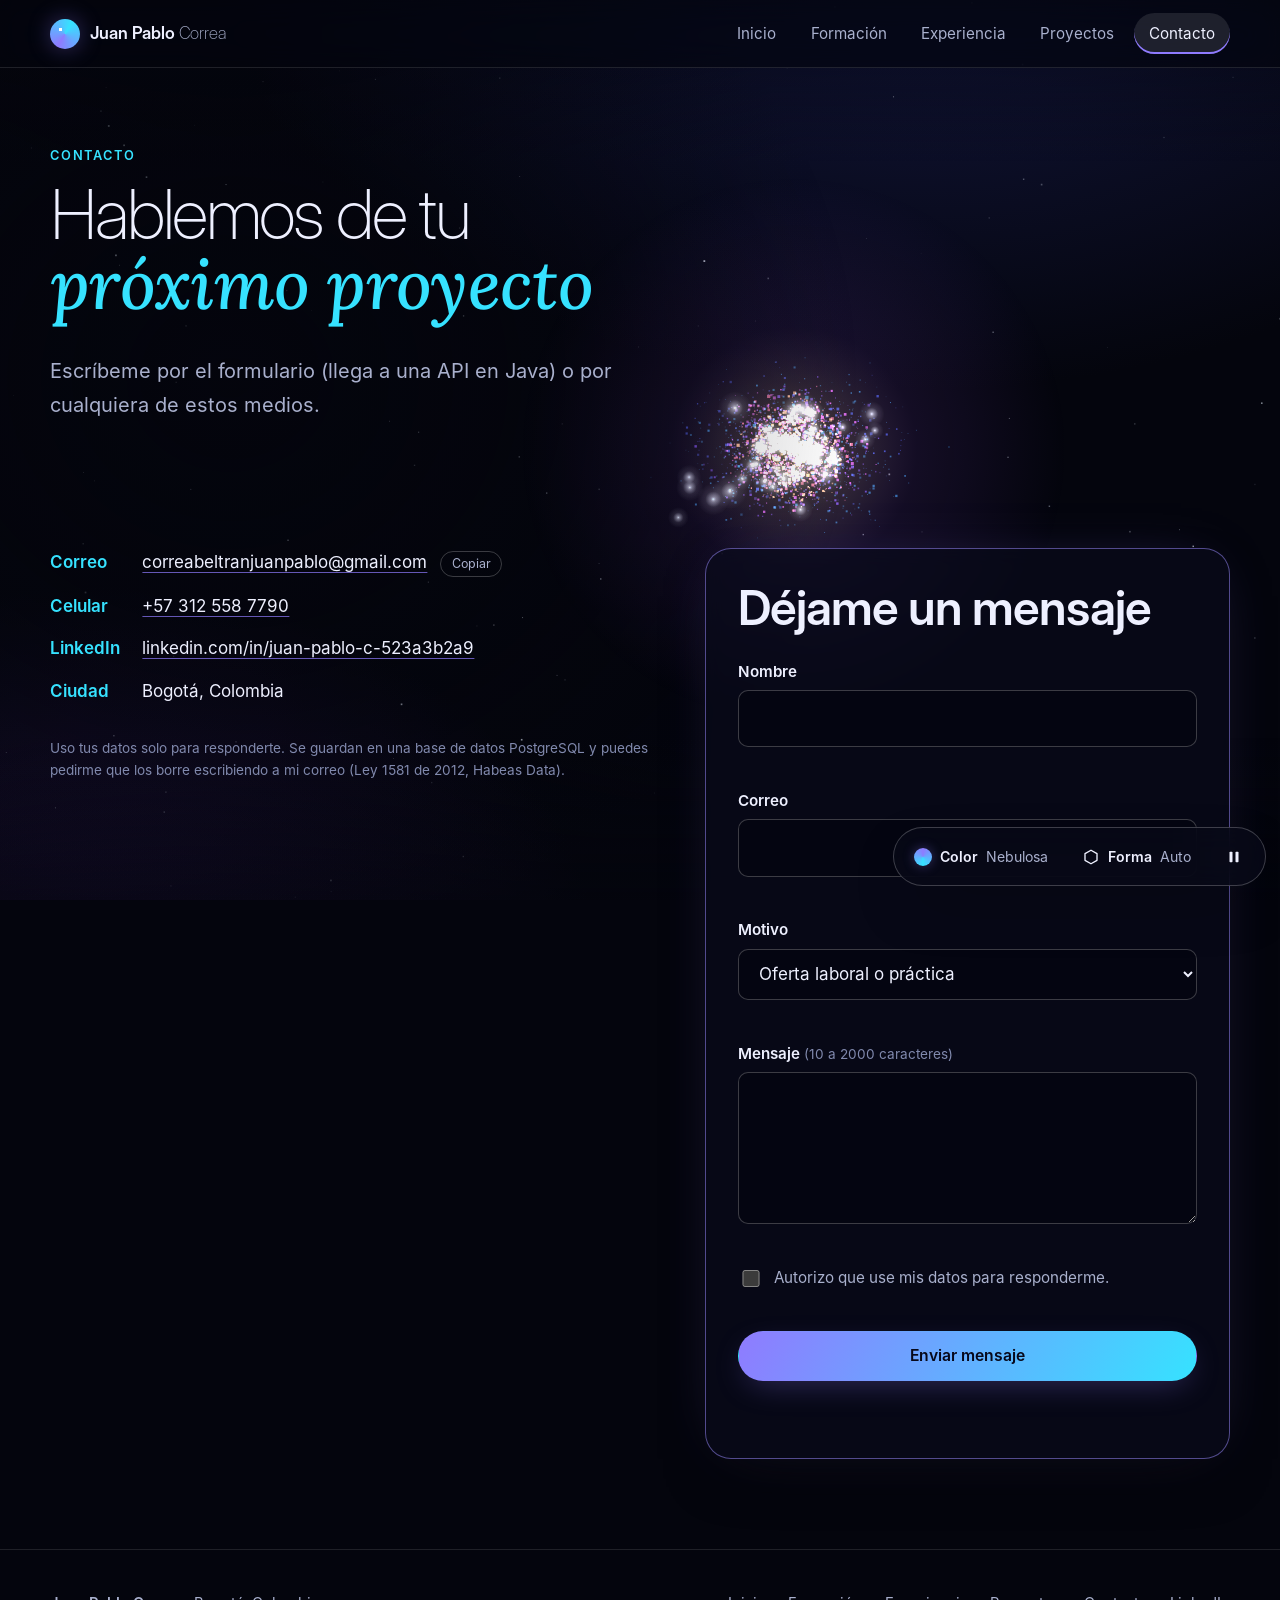
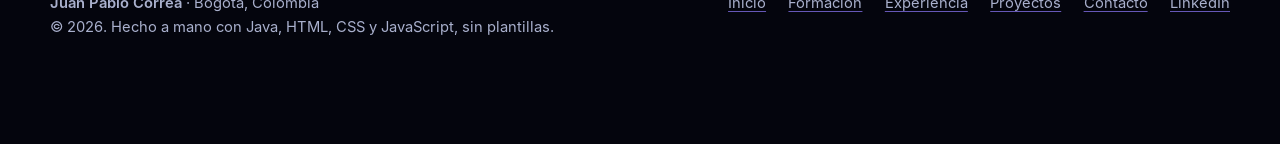
==== frontend/contacto.html @ 48c220e6 "feat: desarrollar página web de hoja de vida profesional Se implementa una aplicación web de hoja de" ====
<!DOCTYPE html>
<html lang="es-CO" data-page="contacto">
<head>
  <meta charset="utf-8">
  <meta name="viewport" content="width=device-width, initial-scale=1, viewport-fit=cover">
  <title>Contacto · Juan Pablo Correa</title>
  <meta name="description" content="Escríbeme por el formulario, por correo o por LinkedIn. Respondo mensajes sobre prácticas, vacantes y proyectos.">
  <meta name="author" content="Juan Pablo Correa">
  <meta name="theme-color" content="#05060f">
  <meta http-equiv="Content-Security-Policy" content="default-src 'self'; script-src 'self'; style-src 'self'; img-src 'self' data:; font-src 'self'; connect-src 'self' https: http://localhost:8080 http://127.0.0.1:8080; base-uri 'self'; form-action 'self' mailto:; object-src 'none'">
  <link rel="canonical" href="__SITE_URL__/contacto.html">
  <link rel="icon" href="img/favicon.svg" type="image/svg+xml">
  <meta property="og:type" content="website">
  <meta property="og:locale" content="es_CO">
  <meta property="og:site_name" content="Juan Pablo Correa">
  <meta property="og:title" content="Contacto · Juan Pablo Correa">
  <meta property="og:description" content="Escríbeme por el formulario, por correo o por LinkedIn. Respondo mensajes sobre prácticas, vacantes y proyectos.">
  <meta property="og:url" content="__SITE_URL__/contacto.html">
  <meta property="og:image" content="__SITE_URL__/img/og.png">
  <meta name="twitter:card" content="summary_large_image">
  <link rel="preload" href="fonts/display-200.woff" as="font" type="font/woff" crossorigin>
  <link rel="stylesheet" href="css/tokens.css">
  <link rel="stylesheet" href="css/components.css">
  <link rel="stylesheet" href="css/sections.css">
  <script src="js/boot.js"></script>
</head>
<body>
  <a class="skip-link" href="#contenido">Saltar al contenido</a>
  <canvas id="galaxy" aria-hidden="true"></canvas>
  <div class="vignette" aria-hidden="true"></div>

  <div class="site">
    <header class="header">
      <div class="wrap header__bar">
        <a class="brand" href="index.html" aria-label="Juan Pablo Correa, ir al inicio">
          <span class="brand__mark" aria-hidden="true"></span>
          <span class="brand__name">Juan Pablo <span>Correa</span></span>
        </a>
        <button class="nav-toggle" id="navToggle" type="button" aria-label="Abrir menú" aria-controls="nav" aria-expanded="false">
          <svg width="22" height="22" viewBox="0 0 24 24" fill="none" stroke="currentColor" stroke-width="2" stroke-linecap="round" aria-hidden="true"><path d="M4 7h16M4 12h16M4 17h16"/></svg>
        </button>
        <nav class="nav" id="nav" aria-label="Principal">
          <a href="index.html">Inicio</a>
          <a href="formacion.html">Formación</a>
          <a href="experiencia.html">Experiencia</a>
          <a href="proyectos.html">Proyectos</a>
          <a href="contacto.html" aria-current="page">Contacto</a>
        </nav>
      </div>
    </header>

    <main id="contenido">
      <header class="wrap page-head">
        <span class="kicker">Contacto</span>
        <h1 class="display">Hablemos de tu <span class="acc">próximo proyecto</span></h1>
        <p class="lead">Escríbeme por el formulario (llega a una API en Java) o por cualquiera de estos medios.</p>
      </header>

      <section class="section" data-shape="java" aria-label="Formas de contacto">
        <div class="wrap split">
          <div class="reveal">
            <dl class="contact-list">
              <div><dt>Correo</dt><dd><a href="mailto:correabeltranjuanpablo@gmail.com">correabeltranjuanpablo@gmail.com</a> <button class="copy-btn" type="button" data-copy="correabeltranjuanpablo@gmail.com">Copiar</button></dd></div>
              <div><dt>Celular</dt><dd><a href="tel:+573125587790">+57 312 558 7790</a></dd></div>
              <div><dt>LinkedIn</dt><dd><a href="https://www.linkedin.com/in/juan-pablo-c-523a3b2a9/" rel="noopener noreferrer" target="_blank">linkedin.com/in/juan-pablo-c-523a3b2a9</a></dd></div>
              <div class="is-hidden" data-config-show><dt>GitHub</dt><dd><a href="#" data-config-href="githubUrl" rel="noopener noreferrer" target="_blank">Mi perfil de GitHub</a></dd></div>
              <div><dt>Ciudad</dt><dd>Bogotá, Colombia</dd></div>
            </dl>
            <p class="privacy-note mt-l">Uso tus datos solo para responderte. Se guardan en una base de datos PostgreSQL y puedes pedirme que los borre escribiendo a mi correo (Ley 1581 de 2012, Habeas Data).</p>
          </div>

          <div class="panel panel--glow reveal" data-delay="1">
            <h2>Déjame un mensaje</h2>
            <form class="form" id="contactForm" method="post" action="contacto.html" novalidate>
              <div class="field" data-field="name">
                <label for="name">Nombre</label>
                <input type="text" id="name" name="name" autocomplete="name" required minlength="2" maxlength="120" aria-describedby="name-error">
                <p class="field__error" id="name-error" data-error-for="name" role="alert"></p>
              </div>
              <div class="field" data-field="email">
                <label for="email">Correo</label>
                <input type="email" id="email" name="email" autocomplete="email" required maxlength="254" aria-describedby="email-error">
                <p class="field__error" id="email-error" data-error-for="email" role="alert"></p>
              </div>
              <div class="field" data-field="reason">
                <label for="reason">Motivo</label>
                <select id="reason" name="reason" required aria-describedby="reason-error">
                  <option value="oferta">Oferta laboral o práctica</option>
                  <option value="colaboracion">Colaboración en un proyecto</option>
                  <option value="consulta">Pregunta sobre mi trabajo</option>
                  <option value="otro">Otro motivo</option>
                </select>
                <p class="field__error" id="reason-error" data-error-for="reason" role="alert"></p>
              </div>
              <div class="field" data-field="message">
                <label for="message">Mensaje <span class="hint-text">(10 a 2000 caracteres)</span></label>
                <textarea id="message" name="message" required minlength="10" maxlength="2000" aria-describedby="message-error"></textarea>
                <p class="field__error" id="message-error" data-error-for="message" role="alert"></p>
              </div>
              <div class="hp" aria-hidden="true">
                <label for="website">No llenes este campo</label>
                <input type="text" id="website" name="website" tabindex="-1" autocomplete="off">
              </div>
              <div class="field" data-field="consent">
                <label class="check" for="consent">
                  <input type="checkbox" id="consent" name="consent" aria-describedby="consent-error">
                  <span>Autorizo que use mis datos para responderme.</span>
                </label>
                <p class="field__error" id="consent-error" data-error-for="consent" role="alert"></p>
              </div>
              <button class="btn btn--primary" id="submitBtn" type="submit">Enviar mensaje</button>
              <p class="form-status" id="formStatus" role="status" aria-live="polite"></p>
              <noscript><p class="privacy-note">Este formulario necesita JavaScript. Puedes escribirme a <a href="mailto:correabeltranjuanpablo@gmail.com">correabeltranjuanpablo@gmail.com</a>.</p></noscript>
            </form>
          </div>
        </div>
      </section>
    </main>

    <footer class="footer">
      <div class="wrap footer__grid">
        <div>
          <p><strong>Juan Pablo Correa</strong> · Bogotá, Colombia</p>
          <p>© <span id="year">2026</span>. Hecho a mano con Java, HTML, CSS y JavaScript, sin plantillas.</p>
        </div>
        <nav aria-label="Pie de página">
          <a href="index.html">Inicio</a>
          <a href="formacion.html">Formación</a>
          <a href="experiencia.html">Experiencia</a>
          <a href="proyectos.html">Proyectos</a>
          <a href="contacto.html">Contacto</a>
          <a href="https://www.linkedin.com/in/juan-pablo-c-523a3b2a9/" rel="noopener noreferrer" target="_blank">LinkedIn</a>
        </nav>
      </div>
    </footer>
  </div>

  <div class="dock" role="group" aria-label="Controles de la galaxia">
    <button class="dock__btn" id="dockColor" type="button" aria-label="Cambiar el color de la galaxia (atajo: C)">
      <span class="dock__swatch" aria-hidden="true"></span>
      <span class="dock__label">Color</span>
      <span class="dock__value">Nebulosa</span>
    </button>
    <button class="dock__btn" id="dockShape" type="button" aria-label="Cambiar la forma de la galaxia (atajo: F)">
      <svg width="18" height="18" viewBox="0 0 24 24" fill="none" stroke="currentColor" stroke-width="1.8" stroke-linejoin="round" aria-hidden="true"><path d="M12 3l8 4.6v8.8L12 21l-8-4.6V7.6z"/></svg>
      <span class="dock__label">Forma</span>
      <span class="dock__value">Auto</span>
    </button>
    <button class="dock__btn dock__btn--icon" id="dockMotion" type="button" aria-pressed="false" aria-label="Pausar animación de la galaxia">
      <svg width="18" height="18" viewBox="0 0 24 24" fill="currentColor" aria-hidden="true"><rect x="6" y="5" width="4" height="14" rx="1"/><rect x="14" y="5" width="4" height="14" rx="1"/></svg>
    </button>
  </div>
  <p class="sr-only" id="galaxyStatus" role="status" aria-live="polite"></p>
  <div class="hint" id="hint" aria-hidden="true"></div>

  <script src="js/config.js" defer></script>
  <script src="js/galaxy/palettes.js" defer></script>
  <script src="js/galaxy/shapes.js" defer></script>
  <script src="js/galaxy/engine.js" defer></script>
  <script src="js/app.js" defer></script>
  <script src="js/contact.js" defer></script>
</body>
</html>
---- frontend/css/tokens.css ----
/* =====================================================================
   tokens.css — tipografías, variables de diseño y estilos base
   ===================================================================== */

@font-face {
  font-family: "Inter Display";
  src: url("../fonts/display-200.woff") format("woff");
  font-weight: 200;
  font-style: normal;
  font-display: swap;
}
@font-face {
  font-family: "Inter Display";
  src: url("../fonts/display-600.woff") format("woff");
  font-weight: 600;
  font-style: normal;
  font-display: swap;
}
@font-face {
  font-family: "Inter";
  src: url("../fonts/text-400.woff") format("woff");
  font-weight: 400;
  font-style: normal;
  font-display: swap;
}
@font-face {
  font-family: "Inter";
  src: url("../fonts/text-600.woff") format("woff");
  font-weight: 600;
  font-style: normal;
  font-display: swap;
}
@font-face {
  font-family: "Lora";
  src: url("../fonts/accent-italic.woff") format("woff");
  font-weight: 400 700;
  font-style: italic;
  font-display: swap;
}

:root {
  color-scheme: dark;

  /* Espacio profundo */
  --space-0: #04050d;
  --space-1: #080a18;
  --space-2: #0d1024;

  /* Texto */
  --ink: #eef0ff;
  --ink-muted: #a9b0cd;
  --ink-faint: #8089ad;

  /* Líneas y superficies */
  --line: rgba(255, 255, 255, 0.11);
  --line-strong: rgba(255, 255, 255, 0.22);
  --panel: rgba(10, 12, 28, 0.66);
  --panel-solid: #0b0d1f;

  /* Acentos: la galaxia los reescribe al cambiar de paleta */
  --accent: #8f7bff;
  --accent-2: #36e2ff;
  --accent-ink: #07081a;
  --accent-glow: rgba(143, 123, 255, 0.35);

  /* Forma */
  --radius-s: 10px;
  --radius-m: 16px;
  --radius-l: 26px;
  --shadow: 0 24px 60px -24px rgba(0, 0, 0, 0.7);
  --ease: cubic-bezier(0.22, 0.8, 0.24, 1);
  --header-h: 68px;

  /* Tipografía */
  --font-display: "Inter Display", "Inter", system-ui, -apple-system, "Segoe UI", Roboto, sans-serif;
  --font-text: "Inter", system-ui, -apple-system, "Segoe UI", Roboto, "Helvetica Neue", Arial, sans-serif;
  --font-accent: "Lora", Georgia, "Times New Roman", serif;
  --font-mono: ui-monospace, "SF Mono", "Cascadia Code", Consolas, "DejaVu Sans Mono", monospace;
}

*,
*::before,
*::after {
  box-sizing: border-box;
}

html {
  scroll-behavior: smooth;
  scroll-padding-top: calc(var(--header-h) + 16px);
  -webkit-text-size-adjust: 100%;
}

body {
  margin: 0;
  min-height: 100vh;
  font-family: var(--font-text);
  font-size: 1.0625rem;
  line-height: 1.65;
  color: var(--ink);
  background:
    radial-gradient(1200px 800px at 72% -10%, #141842 0%, transparent 60%),
    radial-gradient(900px 700px at 8% 108%, #1b1036 0%, transparent 55%),
    var(--space-0);
  background-attachment: fixed;
  overflow-x: hidden;
}

img,
svg {
  display: block;
  max-width: 100%;
}

h1,
h2,
h3,
h4 {
  margin: 0 0 0.5em;
  font-family: var(--font-display);
  font-weight: 600;
  line-height: 1.12;
  letter-spacing: -0.02em;
  text-wrap: balance;
}

h1 { font-size: clamp(2.5rem, 6.6vw, 5.4rem); }
h2 { font-size: clamp(1.9rem, 4.2vw, 3rem); }
h3 { font-size: 1.25rem; }
h4 { font-size: 1.05rem; }

p { margin: 0 0 1em; }
ul, ol { margin: 0; padding: 0; }

a {
  color: inherit;
  text-decoration-color: color-mix(in srgb, var(--accent) 70%, transparent);
  text-underline-offset: 0.22em;
  text-decoration-thickness: 1px;
}
a:hover { text-decoration-color: var(--accent-2); }

strong { font-weight: 600; }

small { color: var(--ink-muted); }

code,
kbd {
  font-family: var(--font-mono);
  font-size: 0.9em;
  padding: 0.12em 0.42em;
  border-radius: 6px;
  background: rgba(255, 255, 255, 0.07);
  border: 1px solid var(--line);
}

::selection {
  background: var(--accent);
  color: var(--accent-ink);
}

:focus-visible {
  outline: 3px solid var(--accent-2);
  outline-offset: 3px;
  border-radius: 6px;
}

[hidden] { display: none !important; }

.sr-only {
  position: absolute;
  width: 1px;
  height: 1px;
  margin: -1px;
  padding: 0;
  overflow: hidden;
  clip: rect(0, 0, 0, 0);
  white-space: nowrap;
  border: 0;
}

.skip-link {
  position: fixed;
  left: 12px;
  top: -80px;
  z-index: 200;
  padding: 0.6rem 1rem;
  border-radius: var(--radius-s);
  background: var(--accent);
  color: var(--accent-ink);
  font-weight: 600;
  text-decoration: none;
  transition: top 0.2s var(--ease);
}
.skip-link:focus { top: 12px; }

/* Lienzo de la galaxia: siempre detrás del contenido */
#galaxy {
  position: fixed;
  inset: 0;
  z-index: 0;
  width: 100%;
  height: 100%;
  pointer-events: none;
}

/* Viñeta para asegurar lectura del texto sobre las partículas */
.vignette {
  position: fixed;
  inset: 0;
  z-index: 1;
  pointer-events: none;
  background:
    radial-gradient(ellipse 70% 90% at 18% 42%, rgba(4, 5, 13, 0.72) 0%, rgba(4, 5, 13, 0) 70%),
    linear-gradient(180deg, rgba(4, 5, 13, 0.55) 0%, rgba(4, 5, 13, 0) 18%, rgba(4, 5, 13, 0) 82%, rgba(4, 5, 13, 0.65) 100%);
}

.site {
  position: relative;
  z-index: 2;
}

.wrap {
  width: min(1180px, 100% - 2.5rem);
  margin-inline: auto;
}

@media (prefers-reduced-motion: reduce) {
  html { scroll-behavior: auto; }
  *,
  *::before,
  *::after {
    animation-duration: 0.001ms !important;
    animation-iteration-count: 1 !important;
    transition-duration: 0.001ms !important;
  }
}
---- frontend/css/components.css ----
/* =====================================================================
   components.css — encabezado, botones, paneles, tablas, formularios,
   controles de la galaxia
   ===================================================================== */

/* ---------- Encabezado ---------- */
.header {
  position: sticky;
  top: 0;
  z-index: 50;
  height: var(--header-h);
  border-bottom: 1px solid var(--line);
  background: rgba(4, 5, 13, 0.62);
  -webkit-backdrop-filter: blur(16px) saturate(1.3);
  backdrop-filter: blur(16px) saturate(1.3);
}
.header__bar {
  height: 100%;
  display: flex;
  align-items: center;
  justify-content: space-between;
  gap: 1rem;
}
.brand {
  display: inline-flex;
  align-items: center;
  gap: 0.65rem;
  font-family: var(--font-display);
  font-weight: 600;
  letter-spacing: -0.01em;
  text-decoration: none;
}
.brand__mark {
  width: 30px;
  height: 30px;
  border-radius: 50%;
  background:
    radial-gradient(circle at 35% 35%, #fff 0 6%, transparent 7%),
    conic-gradient(from 210deg, var(--accent), var(--accent-2), var(--accent));
  box-shadow: 0 0 22px var(--accent-glow);
}
.brand__name span { color: var(--ink-muted); font-weight: 200; }

.nav {
  display: flex;
  align-items: center;
  gap: 0.25rem;
}
.nav a {
  padding: 0.5rem 0.95rem;
  border-radius: 999px;
  font-size: 0.95rem;
  color: var(--ink-muted);
  text-decoration: none;
  transition: color 0.2s, background 0.2s;
}
.nav a:hover { color: var(--ink); background: rgba(255, 255, 255, 0.07); }
.nav a[aria-current="page"] {
  color: var(--ink);
  background: rgba(255, 255, 255, 0.1);
  box-shadow: inset 0 -2px 0 var(--accent);
}

.nav-toggle {
  display: none;
  width: 44px;
  height: 44px;
  border-radius: 50%;
  border: 1px solid var(--line-strong);
  background: rgba(255, 255, 255, 0.06);
  color: var(--ink);
  cursor: pointer;
}
.nav-toggle svg { margin: auto; }

@media (max-width: 800px) {
  .nav-toggle { display: inline-flex; }
  .nav {
    position: absolute;
    top: var(--header-h);
    left: 0;
    right: 0;
    flex-direction: column;
    align-items: stretch;
    gap: 0.2rem;
    padding: 0.8rem 1.25rem 1.2rem;
    background: rgba(4, 5, 13, 0.94);
    border-bottom: 1px solid var(--line);
    -webkit-backdrop-filter: blur(16px);
    backdrop-filter: blur(16px);
    display: none;
  }
  .nav.is-open { display: flex; }
  .nav a { padding: 0.85rem 1rem; font-size: 1.05rem; }
}

/* ---------- Botones ---------- */
.btn {
  display: inline-flex;
  align-items: center;
  justify-content: center;
  gap: 0.55rem;
  min-height: 46px;
  padding: 0.7rem 1.5rem;
  border-radius: 999px;
  border: 1px solid var(--line-strong);
  background: rgba(255, 255, 255, 0.05);
  color: var(--ink);
  font: inherit;
  font-weight: 600;
  font-size: 0.98rem;
  text-decoration: none;
  cursor: pointer;
  transition: transform 0.25s var(--ease), background 0.25s, border-color 0.25s, box-shadow 0.25s;
}
.btn:hover {
  transform: translateY(-2px);
  background: rgba(255, 255, 255, 0.11);
  border-color: rgba(255, 255, 255, 0.4);
}
.btn--primary {
  border-color: transparent;
  color: var(--accent-ink);
  background: linear-gradient(120deg, var(--accent), var(--accent-2));
  box-shadow: 0 10px 32px -10px var(--accent-glow);
}
.btn--primary:hover {
  background: linear-gradient(120deg, var(--accent), var(--accent-2));
  border-color: transparent;
  box-shadow: 0 16px 40px -10px var(--accent-glow);
}
.btn[disabled] { opacity: 0.6; cursor: progress; transform: none; }
.actions { display: flex; flex-wrap: wrap; gap: 0.85rem; margin-top: 1.8rem; }

/* ---------- Texto con énfasis ---------- */
.eyebrow {
  display: inline-flex;
  align-items: center;
  gap: 0.6rem;
  margin: 0 0 1.4rem;
  padding: 0.35rem 0.95rem 0.35rem 0.8rem;
  border: 1px solid var(--line);
  border-radius: 999px;
  background: rgba(255, 255, 255, 0.04);
  color: var(--ink-muted);
  font-size: 0.82rem;
  letter-spacing: 0.07em;
  text-transform: uppercase;
}
.eyebrow .dot {
  width: 8px;
  height: 8px;
  border-radius: 50%;
  background: #4dffb4;
  box-shadow: 0 0 0 0 rgba(77, 255, 180, 0.6);
  animation: pulse 2.4s infinite;
}
@keyframes pulse {
  0% { box-shadow: 0 0 0 0 rgba(77, 255, 180, 0.55); }
  70% { box-shadow: 0 0 0 9px rgba(77, 255, 180, 0); }
  100% { box-shadow: 0 0 0 0 rgba(77, 255, 180, 0); }
}

.display { font-weight: 200; letter-spacing: -0.035em; line-height: 1.02; }
.display strong { font-weight: 600; }

.acc {
  font-family: var(--font-accent);
  font-style: italic;
  font-weight: 500;
  letter-spacing: -0.01em;
  color: var(--accent-2);
}
.grad {
  background: linear-gradient(110deg, var(--accent) 0%, var(--accent-2) 100%);
  -webkit-background-clip: text;
  background-clip: text;
  color: transparent;
  font-weight: 600;
}
.lead {
  max-width: 40rem;
  color: var(--ink-muted);
  font-size: clamp(1.05rem, 1.6vw, 1.25rem);
  line-height: 1.7;
}
.lead strong { color: var(--ink); }
mark {
  padding: 0 0.3em;
  border-radius: 5px;
  background: color-mix(in srgb, var(--accent) 38%, transparent);
  color: var(--ink);
}
abbr[title] { text-decoration: underline dotted; cursor: help; }
blockquote {
  margin: 2rem 0 0;
  padding: 1.2rem 1.6rem;
  border-left: 3px solid var(--accent);
  border-radius: 0 var(--radius-m) var(--radius-m) 0;
  background: var(--panel);
  font-family: var(--font-accent);
  font-style: italic;
  font-size: 1.25rem;
  color: var(--ink);
}

/* ---------- Paneles ---------- */
.panel {
  padding: clamp(1.3rem, 3vw, 2rem);
  border: 1px solid var(--line);
  border-radius: var(--radius-l);
  background: var(--panel);
  -webkit-backdrop-filter: blur(10px);
  backdrop-filter: blur(10px);
  box-shadow: var(--shadow);
}
.panel--glow {
  border-color: color-mix(in srgb, var(--accent) 45%, var(--line));
  box-shadow: var(--shadow), 0 0 60px -28px var(--accent-glow);
}

.chips {
  display: flex;
  flex-wrap: wrap;
  gap: 0.45rem;
  margin: 0;
  padding: 0;
  list-style: none;
}
.chips li {
  padding: 0.22rem 0.75rem;
  border: 1px solid var(--line);
  border-radius: 999px;
  background: rgba(255, 255, 255, 0.05);
  color: var(--ink-muted);
  font-size: 0.82rem;
}
.chips li.is-main {
  color: var(--ink);
  border-color: color-mix(in srgb, var(--accent) 65%, transparent);
  background: color-mix(in srgb, var(--accent) 18%, transparent);
}

/* ---------- Tablas ---------- */
.table-wrap {
  overflow-x: auto;
  border: 1px solid var(--line);
  border-radius: var(--radius-l);
  background: var(--panel);
  -webkit-backdrop-filter: blur(10px);
  backdrop-filter: blur(10px);
  box-shadow: var(--shadow);
}
table {
  width: 100%;
  min-width: 600px;
  border-collapse: collapse;
}
caption {
  padding: 1.1rem 1.4rem 0.4rem;
  text-align: left;
  font-family: var(--font-display);
  font-weight: 600;
  font-size: 1.1rem;
}
th,
td {
  padding: 0.85rem 1.4rem;
  text-align: left;
  vertical-align: top;
  border-top: 1px solid var(--line);
}
thead th {
  color: var(--ink-muted);
  font-size: 0.78rem;
  font-weight: 600;
  letter-spacing: 0.08em;
  text-transform: uppercase;
  border-top: 0;
  white-space: nowrap;
}
tbody th { font-weight: 600; }
tbody tr:hover { background: rgba(255, 255, 255, 0.035); }
tfoot td { color: var(--ink-muted); font-size: 0.92rem; }
td small { display: block; margin-top: 0.15rem; }

/* En pantallas angostas cada fila de la tabla se convierte en una tarjeta */
@media (max-width: 640px) {
  table { min-width: 0; }
  thead { position: absolute; width: 1px; height: 1px; overflow: hidden; clip: rect(0, 0, 0, 0); }
  tbody tr { display: block; padding: 0.9rem 1.1rem; border-top: 1px solid var(--line); }
  tbody tr:first-child { border-top: 0; }
  tbody th, tbody td { display: block; padding: 0.1rem 0; border: 0; }
  tbody td[data-label]::before {
    content: attr(data-label) ": ";
    color: var(--ink-faint);
    font-size: 0.8rem;
  }
  tbody td .badge { margin-top: 0.2rem; }
  tfoot td { display: block; padding: 0.9rem 1.1rem; }
}

.badge {
  display: inline-block;
  padding: 0.12rem 0.65rem;
  border-radius: 999px;
  border: 1px solid var(--line-strong);
  font-size: 0.78rem;
  font-weight: 600;
  white-space: nowrap;
}
.badge--live {
  color: #4dffb4;
  border-color: rgba(77, 255, 180, 0.5);
  background: rgba(77, 255, 180, 0.08);
}
.badge--wip {
  color: #ffc864;
  border-color: rgba(255, 200, 100, 0.5);
  background: rgba(255, 200, 100, 0.08);
}
.badge--done {
  color: var(--accent-2);
  border-color: color-mix(in srgb, var(--accent-2) 50%, transparent);
  background: color-mix(in srgb, var(--accent-2) 10%, transparent);
}

/* ---------- Formularios ---------- */
.form { display: grid; gap: 1.1rem; }
.field { display: grid; gap: 0.4rem; }
.field label,
.field legend { font-weight: 600; font-size: 0.95rem; }
.field .hint-text { color: var(--ink-faint); font-size: 0.85rem; font-weight: 400; }
input[type="text"],
input[type="email"],
input[type="search"],
select,
textarea {
  width: 100%;
  padding: 0.85rem 1rem;
  border: 1px solid var(--line-strong);
  border-radius: var(--radius-s);
  background: rgba(4, 5, 13, 0.55);
  color: var(--ink);
  font: inherit;
  transition: border-color 0.2s, box-shadow 0.2s;
}
input::placeholder,
textarea::placeholder { color: var(--ink-faint); }
input:focus,
select:focus,
textarea:focus {
  outline: none;
  border-color: var(--accent-2);
  box-shadow: 0 0 0 3px color-mix(in srgb, var(--accent-2) 30%, transparent);
}
textarea { min-height: 9.5rem; resize: vertical; }
select option { background: var(--panel-solid); color: var(--ink); }
.field.has-error input,
.field.has-error select,
.field.has-error textarea { border-color: #ff6b8a; }
.field__error { min-height: 1.2em; margin: 0; color: #ff9db3; font-size: 0.87rem; }
.check { display: flex; gap: 0.7rem; align-items: flex-start; font-size: 0.92rem; color: var(--ink-muted); }
.field label.check { font-weight: 400; }
.check input { margin-top: 0.3rem; width: 1.1rem; height: 1.1rem; accent-color: var(--accent); flex: none; }
html:not(.js) #submitBtn { display: none; } /* sin JavaScript el formulario no puede enviarse: queda el correo directo */
.hp { position: absolute; left: -9999px; width: 1px; height: 1px; overflow: hidden; }

.form-status {
  min-height: 1.6em;
  margin: 0;
  padding: 0;
  font-weight: 600;
}
.form-status.is-info { color: var(--accent-2); }
.form-status.is-ok { color: #4dffb4; }
.form-status.is-error { color: #ff9db3; }
.form-status a { color: inherit; }

.search {
  display: flex;
  flex-wrap: wrap;
  gap: 0.7rem;
  align-items: end;
  margin-top: 1.8rem;
}
.search .field { flex: 1 1 260px; }

/* ---------- Controles de la galaxia ---------- */
.dock {
  position: fixed;
  right: max(14px, env(safe-area-inset-right));
  bottom: max(14px, env(safe-area-inset-bottom));
  z-index: 60;
  display: flex;
  gap: 0.4rem;
  padding: 0.4rem;
  border: 1px solid var(--line-strong);
  border-radius: 999px;
  background: rgba(8, 10, 24, 0.78);
  -webkit-backdrop-filter: blur(14px);
  backdrop-filter: blur(14px);
  box-shadow: var(--shadow);
}
.dock__btn {
  display: inline-flex;
  align-items: center;
  gap: 0.5rem;
  min-height: 44px;
  padding: 0 0.95rem 0 0.8rem;
  border: 0;
  border-radius: 999px;
  background: transparent;
  color: var(--ink);
  font: inherit;
  font-size: 0.88rem;
  font-weight: 600;
  cursor: pointer;
  transition: background 0.2s;
}
.dock__btn:hover { background: rgba(255, 255, 255, 0.1); }
.dock__btn[aria-pressed="true"] { background: rgba(255, 255, 255, 0.14); }
.dock__swatch {
  width: 18px;
  height: 18px;
  border-radius: 50%;
  background: conic-gradient(var(--accent), var(--accent-2), var(--accent));
  box-shadow: 0 0 12px var(--accent-glow);
}
.dock__btn svg { flex: none; }
.dock__value { color: var(--ink-muted); font-weight: 400; }

@media (max-width: 560px) {
  .dock { left: 14px; right: 14px; justify-content: space-between; }
  .dock__btn { padding: 0 0.7rem; flex: 1; justify-content: center; }
  .dock__btn--icon { flex: 0 0 44px; padding: 0; }
  .dock__label { display: none; }
}

.hint {
  position: fixed;
  left: 50%;
  bottom: 78px;
  z-index: 55;
  max-width: calc(100% - 2rem);
  padding: 0.6rem 1.1rem;
  border: 1px solid var(--line-strong);
  border-radius: 999px;
  background: rgba(8, 10, 24, 0.82);
  -webkit-backdrop-filter: blur(12px);
  backdrop-filter: blur(12px);
  color: var(--ink-muted);
  font-size: 0.86rem;
  text-align: center;
  transform: translate(-50%, 12px);
  opacity: 0;
  pointer-events: none;
  transition: opacity 0.5s var(--ease), transform 0.5s var(--ease);
}
.hint.is-visible { opacity: 1; transform: translate(-50%, 0); }

/* ---------- Aparición al hacer scroll (solo si hay JavaScript) ---------- */
.js .reveal {
  opacity: 0;
  transform: translateY(22px);
  transition: opacity 0.8s var(--ease), transform 0.8s var(--ease);
}
.js .reveal.is-visible { opacity: 1; transform: none; }
.js .reveal[data-delay="1"] { transition-delay: 0.08s; }
.js .reveal[data-delay="2"] { transition-delay: 0.16s; }
.js .reveal[data-delay="3"] { transition-delay: 0.24s; }

.is-hidden { display: none !important; }
---- frontend/css/sections.css ----
/* =====================================================================
   sections.css — hero, secciones, tarjetas, línea de tiempo, arquitectura,
   contacto, pie de página e impresión
   ===================================================================== */

/* ---------- Hero ---------- */
/* El texto ocupa la izquierda; la derecha queda libre para que se vea la galaxia. */
.hero {
  min-height: calc(100svh - var(--header-h) - 3rem);
  display: flex;
  align-items: center;
  padding: clamp(2.5rem, 6vw, 5rem) 0 clamp(4rem, 8vw, 6rem);
}
.hero__text { max-width: 41rem; }
.hero__text > * { animation: rise 0.9s var(--ease) both; }
.hero__text > *:nth-child(2) { animation-delay: 0.08s; }
.hero__text > *:nth-child(3) { animation-delay: 0.16s; }
.hero__text > *:nth-child(4) { animation-delay: 0.24s; }
@keyframes rise {
  from { opacity: 0; transform: translateY(26px); }
  to { opacity: 1; transform: none; }
}
.hero__text h1 { margin-bottom: 0.45em; }

.now h2 {
  margin-bottom: 1rem;
  color: var(--ink-muted);
  font-family: var(--font-text);
  font-size: 0.78rem;
  font-weight: 600;
  letter-spacing: 0.1em;
  text-transform: uppercase;
}
.now ul { list-style: none; display: grid; grid-template-columns: repeat(auto-fit, minmax(230px, 1fr)); gap: 1.2rem 1.8rem; }
.now li { display: grid; grid-template-columns: 1.1rem 1fr; gap: 0.7rem; font-size: 0.95rem; line-height: 1.45; }
.now li::before {
  content: "";
  width: 8px;
  height: 8px;
  margin-top: 0.45em;
  border-radius: 50%;
  background: var(--accent-2);
  box-shadow: 0 0 10px var(--accent-2);
}
.now li span { color: var(--ink-muted); }

.facts {
  display: grid;
  grid-template-columns: repeat(3, auto);
  justify-content: start;
  gap: 1.2rem 2.6rem;
  margin: 2.6rem 0 0;
  padding: 0;
  list-style: none;
}
.facts li { display: grid; gap: 0.1rem; }
.facts strong {
  font-family: var(--font-display);
  font-weight: 200;
  font-size: clamp(1.7rem, 3vw, 2.4rem);
  letter-spacing: -0.03em;
  line-height: 1.1;
}
.facts span { color: var(--ink-muted); font-size: 0.85rem; }

@media (max-width: 900px) {
  .hero { min-height: auto; }
  .facts { grid-template-columns: repeat(3, 1fr); gap: 1rem; }
}

/* ---------- Secciones ---------- */
.section { padding: clamp(3.2rem, 7vw, 6rem) 0; }
.section__head { max-width: 46rem; margin-bottom: 2.4rem; }
.section__head p { color: var(--ink-muted); }
.kicker {
  display: block;
  margin-bottom: 0.8rem;
  color: var(--accent-2);
  font-size: 0.8rem;
  font-weight: 600;
  letter-spacing: 0.14em;
  text-transform: uppercase;
}

.page-head { padding: clamp(2.6rem, 6vw, 5rem) 0 1rem; }
.page-head h1 { font-size: clamp(2.3rem, 5.4vw, 4.4rem); max-width: 18ch; }

.grid {
  display: grid;
  grid-template-columns: repeat(auto-fit, minmax(250px, 1fr));
  gap: 1.3rem;
}
.grid--cards { grid-template-columns: repeat(auto-fit, minmax(min(100%, 300px), 1fr)); }
.grid--2 { grid-template-columns: repeat(auto-fit, minmax(min(100%, 480px), 1fr)); }
.split {
  display: grid;
  grid-template-columns: minmax(0, 1.15fr) minmax(0, 1fr);
  gap: clamp(1.6rem, 4vw, 3.4rem);
  align-items: start;
}
@media (max-width: 900px) { .split { grid-template-columns: 1fr; } }

/* ---------- Tarjetas de valor ---------- */
.card { display: flex; flex-direction: column; gap: 0.55rem; height: 100%; }
.card__icon {
  display: grid;
  place-items: center;
  width: 46px;
  height: 46px;
  margin-bottom: 0.5rem;
  border: 1px solid var(--line-strong);
  border-radius: 14px;
  background: linear-gradient(140deg, color-mix(in srgb, var(--accent) 30%, transparent), color-mix(in srgb, var(--accent-2) 14%, transparent));
  color: var(--ink);
}
.card h3 { margin: 0; }
.card p { margin: 0; color: var(--ink-muted); font-size: 0.97rem; }

/* ---------- Proyectos ---------- */
.project { display: flex; flex-direction: column; gap: 0.9rem; height: 100%; }
.project__top { display: flex; flex-wrap: wrap; align-items: center; justify-content: space-between; gap: 0.6rem; }
.project h3 { margin: 0; font-size: 1.5rem; }
.project p { margin: 0; color: var(--ink-muted); }
ul.points, .project ul.points { margin: 0; padding-left: 1.15rem; color: var(--ink-muted); display: grid; gap: 0.3rem; }
.project .chips { margin-top: auto; }
.project--featured { grid-column: 1 / -1; }
.project--featured h3 { font-size: clamp(1.7rem, 3.2vw, 2.4rem); font-weight: 200; }
.project--featured h3 strong { font-weight: 600; }
.project__links { display: flex; gap: 1.2rem; flex-wrap: wrap; }
.project__links a { font-weight: 600; }
.no-results { padding: 1.4rem; color: var(--ink-muted); }

/* ---------- Cifras ---------- */
.metrics {
  display: grid;
  grid-template-columns: repeat(auto-fit, minmax(150px, 1fr));
  gap: 1rem;
  margin: 0 0 1.6rem;
  padding: 0;
  list-style: none;
}
.metrics li {
  display: grid;
  gap: 0.2rem;
  padding: 1.1rem 1.3rem;
  border: 1px solid var(--line);
  border-radius: var(--radius-m);
  background: var(--panel);
  -webkit-backdrop-filter: blur(10px);
  backdrop-filter: blur(10px);
}
.metrics strong {
  font-family: var(--font-display);
  font-weight: 200;
  font-size: clamp(2.2rem, 4vw, 3.2rem);
  letter-spacing: -0.03em;
  line-height: 1;
  background: linear-gradient(110deg, var(--accent), var(--accent-2));
  -webkit-background-clip: text;
  background-clip: text;
  color: transparent;
}
.metrics span { color: var(--ink-muted); font-size: 0.9rem; }
.panel > h3 { margin-bottom: 0.8rem; }

/* ---------- Línea de tiempo ---------- */
.timeline {
  position: relative;
  margin: 0;
  padding: 0 0 0 1.9rem;
  list-style: none;
  border-left: 1px solid var(--line-strong);
}
.milestone { position: relative; padding-bottom: 2.4rem; }
.milestone:last-child { padding-bottom: 0; }
.milestone::before {
  content: "";
  position: absolute;
  left: calc(-1.9rem - 6px);
  top: 0.5rem;
  width: 11px;
  height: 11px;
  border-radius: 50%;
  background: var(--accent);
  box-shadow: 0 0 0 4px color-mix(in srgb, var(--accent) 25%, transparent), 0 0 18px var(--accent-glow);
}
.milestone--future::before { background: transparent; border: 2px dashed var(--accent-2); box-shadow: none; }
.milestone time {
  display: block;
  margin-bottom: 0.15rem;
  color: var(--accent-2);
  font-size: 0.8rem;
  font-weight: 600;
  letter-spacing: 0.09em;
  text-transform: uppercase;
}
.milestone h3 { margin-bottom: 0.15rem; }
.milestone .org { color: var(--ink-muted); margin-bottom: 0.7rem; }
.milestone ul { display: grid; gap: 0.35rem; padding-left: 1.15rem; color: var(--ink-muted); }

/* ---------- Arquitectura ---------- */
.arch { display: grid; grid-template-columns: minmax(0, 1.1fr) minmax(0, 1fr); gap: 2rem; align-items: center; }
.arch__svg { width: 100%; height: auto; }
.arch__svg .ring-out { fill: color-mix(in srgb, var(--accent-2) 8%, transparent); stroke: color-mix(in srgb, var(--accent-2) 55%, transparent); }
.arch__svg .ring-mid { fill: color-mix(in srgb, var(--accent) 12%, transparent); stroke: color-mix(in srgb, var(--accent) 65%, transparent); }
.arch__svg .ring-in { fill: color-mix(in srgb, var(--accent) 38%, #0b0d1f); stroke: var(--accent); }
.arch__svg .box { fill: rgba(255, 255, 255, 0.05); stroke: var(--line-strong); }
.arch__svg .link { stroke: var(--ink-muted); stroke-width: 1.5; fill: none; marker-end: url(#arrow); }
.arch__svg text { fill: var(--ink); font-family: var(--font-text); font-size: 14px; }
.arch__svg .t-sub { fill: var(--ink-muted); font-size: 12px; }
.arch__svg .t-strong { font-weight: 600; font-size: 15px; }
.layers { display: grid; gap: 0.8rem; margin: 0; padding: 0; list-style: none; }
.layers li {
  padding: 0.95rem 1.1rem;
  border: 1px solid var(--line);
  border-left-width: 3px;
  border-radius: var(--radius-m);
  background: rgba(255, 255, 255, 0.04);
}
.layers li:nth-child(1) { border-left-color: var(--accent); }
.layers li:nth-child(2) { border-left-color: color-mix(in srgb, var(--accent) 50%, var(--accent-2)); }
.layers li:nth-child(3) { border-left-color: var(--accent-2); }
.layers b { display: block; font-family: var(--font-display); }
.layers span { color: var(--ink-muted); font-size: 0.93rem; }
@media (max-width: 900px) {
  .arch { grid-template-columns: 1fr; }
  .arch__svg { display: none; }
}

pre.code {
  margin: 0;
  padding: 1.2rem 1.3rem;
  overflow-x: auto;
  border: 1px solid var(--line);
  border-radius: var(--radius-m);
  background: rgba(4, 5, 13, 0.8);
  font-family: var(--font-mono);
  font-size: 0.86rem;
  line-height: 1.7;
  tab-size: 2;
}
pre.code code { padding: 0; border: 0; background: none; font-size: inherit; }
.tok-k { color: #c8a4ff; }
.tok-t { color: #7fdcff; }
.tok-s { color: #9ff0b8; }
.tok-c { color: var(--ink-faint); font-style: italic; }
.tok-a { color: #ffc864; }
.code-cap { margin: 0.7rem 0 0; font-size: 0.85rem; color: var(--ink-faint); }

/* ---------- Contacto ---------- */
.contact-list { display: grid; grid-template-columns: auto 1fr; gap: 0.9rem 1.4rem; margin: 0; }
.contact-list > div { display: contents; }
.contact-list dt { color: var(--accent-2); font-weight: 600; }
.contact-list dd { margin: 0; overflow-wrap: anywhere; }
.copy-btn {
  margin-left: 0.5rem;
  padding: 0.12rem 0.65rem;
  border: 1px solid var(--line-strong);
  border-radius: 999px;
  background: transparent;
  color: var(--ink-muted);
  font: inherit;
  font-size: 0.78rem;
  cursor: pointer;
}
.copy-btn:hover { color: var(--ink); border-color: var(--accent-2); }
.privacy-note { margin: 0; color: var(--ink-faint); font-size: 0.85rem; }

/* ---------- Llamado final ---------- */
.cta { text-align: center; padding: clamp(2.4rem, 6vw, 4rem) clamp(1.3rem, 4vw, 3rem); }
.cta h2 { max-width: 20ch; margin-inline: auto; }
.cta .lead { margin-inline: auto; }
.cta .actions { justify-content: center; }

/* ---------- Pie de página ---------- */
.footer { padding: 2.6rem 0 6.5rem; border-top: 1px solid var(--line); color: var(--ink-muted); font-size: 0.92rem; }
.footer__grid { display: flex; flex-wrap: wrap; justify-content: space-between; gap: 1rem 2rem; }
.footer p { margin: 0; }
.footer nav { display: flex; flex-wrap: wrap; gap: 0.4rem 1.4rem; }

/* ---------- Impresión (la hoja de vida se puede imprimir) ---------- */
@media print {
  :root { --ink: #111; --ink-muted: #333; --ink-faint: #555; --line: #bbb; --line-strong: #999; --panel: #fff; }
  body { background: #fff; color: #111; }
  #galaxy, .vignette, .dock, .hint, .header, .actions, .search, .form, .skip-link { display: none !important; }
  .panel, .table-wrap { box-shadow: none; background: #fff; backdrop-filter: none; border-color: #bbb; }
  .js .reveal { opacity: 1; transform: none; }
  .grad, .acc { color: #111; background: none; -webkit-text-fill-color: #111; }
  a { text-decoration: none; }
}
.now-section { padding-top: 0; }

/* ---------- Utilidades (al final para ganar a las reglas anteriores) ---------- */
.mt-m { margin-top: 1rem; }
.mt-l { margin-top: 2rem; }
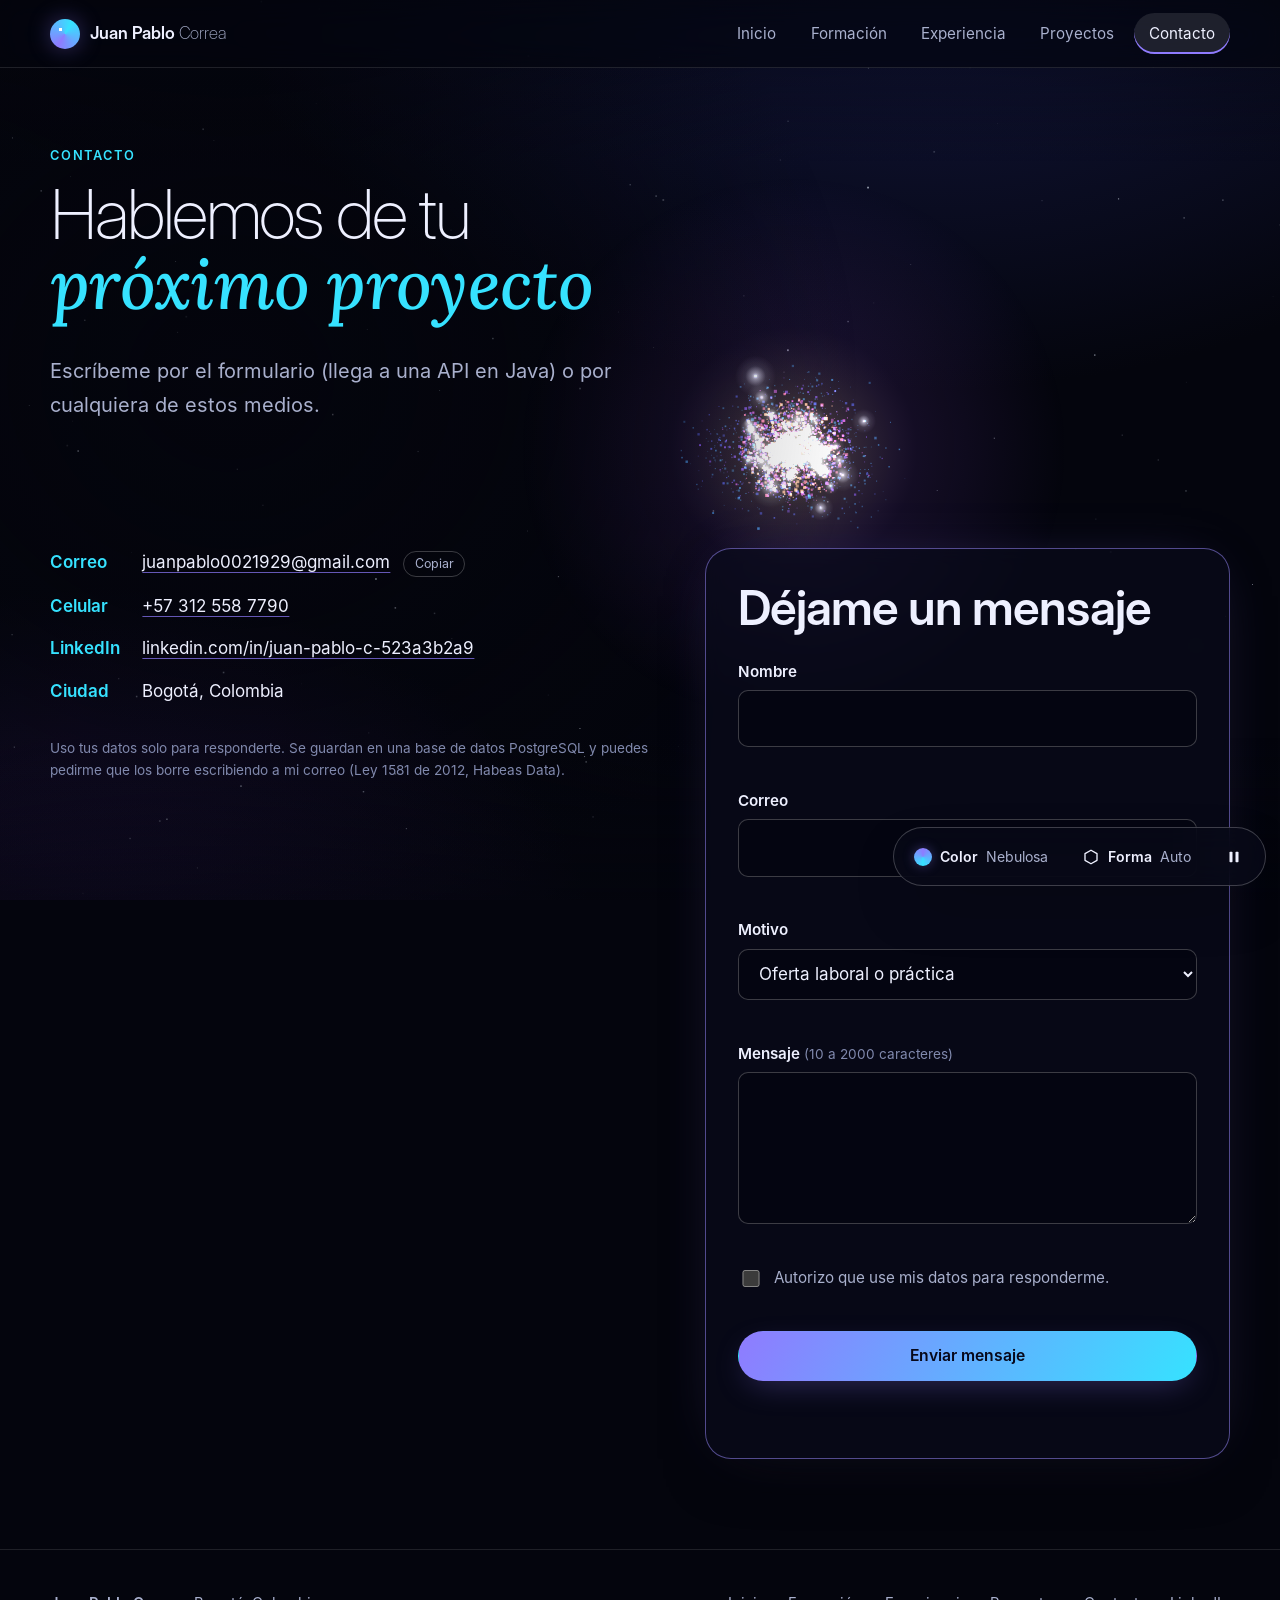
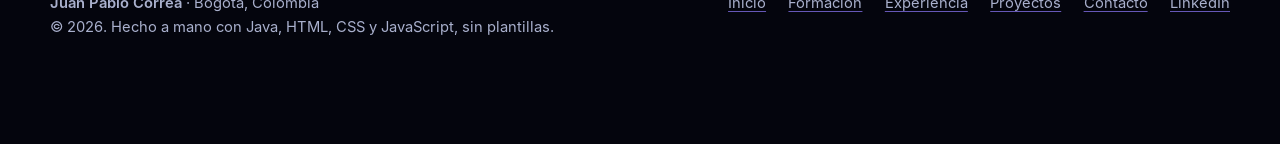
==== commit 0f0d5e2a: "Se actualizo al correo correspondiente" ====
--- a/frontend/contacto.html
+++ b/frontend/contacto.html
@@ -60,7 +60,7 @@
         <div class="wrap split">
           <div class="reveal">
             <dl class="contact-list">
-              <div><dt>Correo</dt><dd><a href="mailto:correabeltranjuanpablo@gmail.com">correabeltranjuanpablo@gmail.com</a> <button class="copy-btn" type="button" data-copy="correabeltranjuanpablo@gmail.com">Copiar</button></dd></div>
+              <div><dt>Correo</dt><dd><a href="mailto:juanpablo0021929@gmail.com">juanpablo0021929@gmail.com</a> <button class="copy-btn" type="button" data-copy="juanpablo0021929@gmail.com">Copiar</button></dd></div>
               <div><dt>Celular</dt><dd><a href="tel:+573125587790">+57 312 558 7790</a></dd></div>
               <div><dt>LinkedIn</dt><dd><a href="https://www.linkedin.com/in/juan-pablo-c-523a3b2a9/" rel="noopener noreferrer" target="_blank">linkedin.com/in/juan-pablo-c-523a3b2a9</a></dd></div>
               <div class="is-hidden" data-config-show><dt>GitHub</dt><dd><a href="#" data-config-href="githubUrl" rel="noopener noreferrer" target="_blank">Mi perfil de GitHub</a></dd></div>
@@ -110,7 +110,7 @@
               </div>
               <button class="btn btn--primary" id="submitBtn" type="submit">Enviar mensaje</button>
               <p class="form-status" id="formStatus" role="status" aria-live="polite"></p>
-              <noscript><p class="privacy-note">Este formulario necesita JavaScript. Puedes escribirme a <a href="mailto:correabeltranjuanpablo@gmail.com">correabeltranjuanpablo@gmail.com</a>.</p></noscript>
+              <noscript><p class="privacy-note">Este formulario necesita JavaScript. Puedes escribirme a <a href="mailto:juanpablo0021929@gmail.com">juanpablo0021929@gmail.com</a>.</p></noscript>
             </form>
           </div>
         </div>
